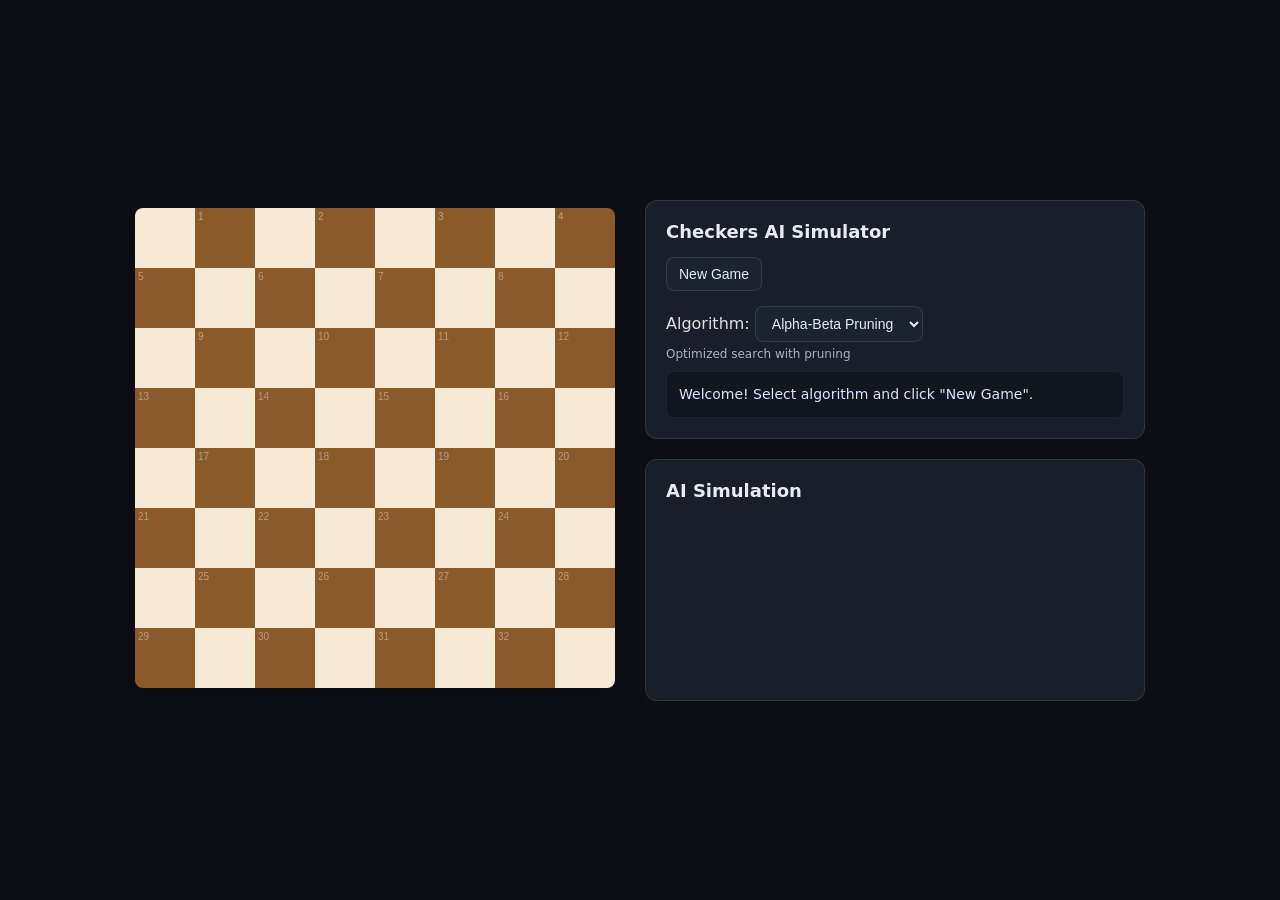
==== web/index.html @ 3d5d879e "board numbers + redo layout" ====
<!doctype html>
<html lang="en">
<head>
  <meta charset="UTF-8" />
  <title>Checkers AI</title>
  <style>
    :root {
      color-scheme: dark;
    }
    body {
      margin: 0;
      background: #0d0f15;
      color: #e0e0e0;
      font-family: "Inter", system-ui, -apple-system, sans-serif;
      display: flex;
      justify-content: center;
      align-items: center;
      width: 100vw;
      height: 100vh;
      overflow: hidden;
    }
    #main-container {
        display: flex;
        gap: 30px;
        align-items: center;
        justify-content: center;
        padding: 20px;
        width: 100%;
        max-width: 1400px;
    }
    #board-container {
      flex: 0 0 auto;
    }
    #board-canvas {
      border-radius: 8px;
      box-shadow: 0 8px 32px rgba(0, 0, 0, 0.4);
    }
    #sidebar {
      flex: 1;
      max-width: 500px;
      display: flex;
      flex-direction: column;
      gap: 20px;
    }
    .panel {
      background: rgba(28, 35, 48, 0.8);
      border: 1px solid rgba(255, 255, 255, 0.1);
      border-radius: 12px;
      padding: 20px;
      backdrop-filter: blur(10px);
    }
    .panel h2 {
      margin: 0 0 15px 0;
      font-size: 18px;
      font-weight: 600;
      color: #e5ecf5;
    }
    #controls {
      display: flex;
      gap: 8px;
      flex-wrap: wrap;
      align-items: center;
      margin-bottom: 15px;
    }
    select {
      background: #1c2330;
      color: #e5ecf5;
      border: 1px solid rgba(255, 255, 255, 0.1);
      border-radius: 8px;
      padding: 8px 12px;
      font-size: 14px;
      cursor: pointer;
    }
    select:hover {
      background: #222c3d;
    }
    .info-text {
      font-size: 12px;
      color: #a8b5c7;
      margin-top: 5px;
    }
    button {
      background: #1c2330;
      color: #e5ecf5;
      border: 1px solid rgba(255, 255, 255, 0.1);
      border-radius: 8px;
      padding: 8px 12px;
      font-size: 14px;
      cursor: pointer;
    }
    button:hover {
      background: #222c3d;
    }
    #status {
      font-size: 14px;
      color: #d7e5ff;
      line-height: 1.5;
      padding: 12px;
      background: rgba(13, 15, 21, 0.5);
      border-radius: 8px;
      border: 1px solid rgba(255, 255, 255, 0.05);
    }
    #simulation-tracker {
      min-height: 200px;
    }
    #move-list {
      font-family: 'Courier New', monospace;
      font-size: 14px;
      line-height: 1.8;
      color: #b8c5d6;
    }
    .move-item {
      padding: 4px 8px;
      border-radius: 4px;
      transition: background 0.2s;
    }
    .move-item.current {
      background: rgba(251, 192, 45, 0.2);
      color: #fbc02d;
      font-weight: 600;
    }
    #branch-info {
      font-size: 16px;
      font-weight: 600;
      margin-bottom: 10px;
      color: #fbc02d;
    }
    #score-display {
      font-size: 24px;
      font-weight: 700;
      text-align: center;
      padding: 20px;
      margin-top: 10px;
      background: rgba(251, 192, 45, 0.1);
      border-radius: 8px;
      color: #fbc02d;
    }
  </style>
</head>
<body>

  <div id="main-container">
    <!-- Left: Board -->
    <div id="board-container">
      <canvas id="board-canvas" width="480" height="480"></canvas>
    </div>

    <!-- Right: Controls and Tracker -->
    <div id="sidebar">
      <!-- Controls Panel -->
      <div class="panel">
        <h2>Checkers AI Simulator</h2>
        <div id="controls">
          <button id="newGame">New Game</button>
        </div>
        <div style="margin-bottom: 10px;">
          <label for="algorithm">Algorithm:</label>
          <select id="algorithm">
            <option value="minimax">Minimax</option>
            <option value="alphabeta" selected>Alpha-Beta Pruning</option>
          </select>
          <div class="info-text" id="algorithmInfo">Optimized search with pruning</div>
        </div>
        <div id="status">Welcome! Select algorithm and click "New Game".</div>
      </div>

      <!-- Simulation Tracker Panel -->
      <div class="panel" id="simulation-tracker">
        <h2>AI Simulation</h2>
        <div id="branch-info"></div>
        <div id="move-list"></div>
        <div id="score-display" style="display: none;"></div>
      </div>
    </div>
  </div>

  <script>
    const boardCanvas = document.getElementById("board-canvas");
    const boardCtx = boardCanvas.getContext("2d");
    const SQUARE_SIZE = boardCanvas.width / 8;

    let gameId = null;
    let board = null;
    let currentTurn = null;
    let winner = null;
    let selectedPiece = null;
    let validMoves = [];
    let isDragging = false;
    let dragPos = { x: 0, y: 0 };
    let currentAlgorithm = 'alphabeta';
    let currentDepth = 3;
    let simulationPaths = [];

    const colors = {
      boardLight: "#f6e9d5",
      boardDark: "#8b5a2b",
      redPiece: "#d63c24",
      blackPiece: "#1c1c1c",
      king: "#fbc02d",
      validMove: "rgba(46, 125, 50, 0.5)",
      selected: "rgba(255, 193, 7, 0.5)"
    };

    async function newGame() {
      try {
        const algorithm = document.getElementById("algorithm").value;
        const response = await fetch("/api/game", {
          method: "POST",
          headers: { "Content-Type": "application/json" },
          body: JSON.stringify({
            algorithm: algorithm,
            depth: 3
          })
        });
        const data = await response.json();
        gameId = data.game_id;
        currentAlgorithm = data.algorithm;
        currentDepth = data.depth;
        simulationPaths = [];
        await updateGameState();
        const algoName = currentAlgorithm === 'minimax' ? 'Minimax' : 'Alpha-Beta Pruning';
        document.getElementById("status").textContent = `New game started (${algoName}). Red's turn.`;
        document.getElementById("branch-info").textContent = "";
        document.getElementById("move-list").textContent = "";
        document.getElementById("score-display").style.display = "none";
      } catch (error) {
        console.error("Error starting new game:", error);
      }
    }

    async function updateGameState() {
      if (!gameId) return;
      try {
        const response = await fetch(`/api/game/${gameId}`);
        const data = await response.json();
        board = data.board;
        currentTurn = data.current_turn;
        winner = data.winner;
        drawBoard();
        if (winner) {
            document.getElementById("status").textContent = `Game Over! ${winner.charAt(0).toUpperCase() + winner.slice(1)} wins.`;
        } else if (currentTurn === 'black') {
            document.getElementById("status").textContent = "Bot is thinking...";
            setTimeout(botMove, 500);
        }
      } catch (error) {
        console.error("Error fetching game state:", error);
      }
    }

    async function playMove(startPos, endPos) {
        try {
            const response = await fetch(`/api/game/${gameId}/move`, {
                method: "POST",
                headers: { "Content-Type": "application/json" },
                body: JSON.stringify({ start_pos: startPos, end_pos: endPos }),
            });
            if (!response.ok) throw new Error((await response.json()).detail);
            await updateGameState();
        } catch (error) {
            console.error("Error playing move:", error);
            document.getElementById("status").textContent = `Error: ${error.message}`;
        } finally {
            selectedPiece = null;
            validMoves = [];
            isDragging = false;
            drawBoard();
        }
    }

    async function botMove() {
        try {
            const response = await fetch(`/api/game/${gameId}/bot-move`, { method: "POST" });
            const data = await response.json();

            // Store simulation paths for animation
            simulationPaths = data.simulation_paths || [];

            // Log simulation paths for testing
            if (simulationPaths.length > 0) {
                console.log("Simulation paths received:", simulationPaths);
                console.log(`Branch 1: ${simulationPaths[0].moves.length} moves, score: ${simulationPaths[0].final_score}`);
                if (simulationPaths.length > 1) {
                    console.log(`Branch 2: ${simulationPaths[1].moves.length} moves, score: ${simulationPaths[1].final_score}`);
                }
            }

            await updateGameState();
            const algoName = data.algorithm === 'minimax' ? 'Minimax' : 'Alpha-Beta';
            const nodesText = data.nodes_explored ? ` (explored ${data.nodes_explored} positions)` : '';
            document.getElementById("status").textContent = `Bot moved using ${algoName}${nodesText}. Your turn.`;
        } catch (error) {
            console.error("Error getting bot move:", error);
        }
    }

    function posToNotation(row, col) {
      // Only dark squares are numbered
      if ((row + col) % 2 === 0) return null; // Light square

      // Count dark squares from top-left
      const squareNum = (row * 4) + Math.floor(col / 2) + 1;
      return squareNum;
    }

    function drawBoard() {
      boardCtx.clearRect(0, 0, boardCanvas.width, boardCanvas.height);

      // Draw squares
      for (let r = 0; r < 8; r++) for (let c = 0; c < 8; c++) {
        boardCtx.fillStyle = (r + c) % 2 === 1 ? colors.boardDark : colors.boardLight;
        boardCtx.fillRect(c * SQUARE_SIZE, r * SQUARE_SIZE, SQUARE_SIZE, SQUARE_SIZE);
      }

      // Draw square numbers on dark squares
      boardCtx.font = '10px Arial';
      boardCtx.fillStyle = 'rgba(255, 255, 255, 0.4)';
      for (let r = 0; r < 8; r++) for (let c = 0; c < 8; c++) {
        const notation = posToNotation(r, c);
        if (notation) {
          boardCtx.fillText(notation.toString(), c * SQUARE_SIZE + 3, r * SQUARE_SIZE + 12);
        }
      }

      if (board) drawPieces();
      drawHighlights();
    }

    function drawPieces() {
      for (let r = 0; r < 8; r++) for (let c = 0; c < 8; c++) {
        const piece = board[r][c];
        if (piece && !(isDragging && selectedPiece && selectedPiece.row === r && selectedPiece.col === c)) {
            drawSinglePiece(boardCtx, piece, r, c);
        }
      }
    }

    function drawSinglePiece(ctx, piece, row, col, customPos = null) {
        const x = customPos ? customPos.x : col * SQUARE_SIZE + SQUARE_SIZE / 2;
        const y = customPos ? customPos.y : row * SQUARE_SIZE + SQUARE_SIZE / 2;
        const radius = SQUARE_SIZE / 2 - 6;
        ctx.fillStyle = piece.color === 'red' ? colors.redPiece : colors.blackPiece;
        ctx.beginPath(); ctx.arc(x, y, radius, 0, Math.PI * 2); ctx.fill();
        if (piece.is_king) {
            ctx.fillStyle = colors.king;
            ctx.beginPath(); ctx.arc(x, y, radius / 2, 0, Math.PI * 2); ctx.fill();
        }
    }

    function drawHighlights() {
        if (selectedPiece && !isDragging) {
            boardCtx.fillStyle = colors.selected;
            boardCtx.fillRect(selectedPiece.col * SQUARE_SIZE, selectedPiece.row * SQUARE_SIZE, SQUARE_SIZE, SQUARE_SIZE);
        }
        boardCtx.fillStyle = colors.validMove;
        validMoves.forEach(m => boardCtx.fillRect(m.col * SQUARE_SIZE, m.row * SQUARE_SIZE, SQUARE_SIZE, SQUARE_SIZE));
    }

    function getClickedSquare(event) {
        const rect = boardCanvas.getBoundingClientRect();
        const x = event.clientX - rect.left;
        const y = event.clientY - rect.top;
        return { row: Math.floor(y / SQUARE_SIZE), col: Math.floor(x / SQUARE_SIZE), x, y };
    }

    function onBoardPointerDown(e) {
        if (winner || currentTurn !== 'red') return;
        const { row, col, x, y } = getClickedSquare(e);
        const piece = board[row] ? board[row][col] : null;
        if (piece && piece.color === currentTurn) {
            selectedPiece = { row, col, piece };
            isDragging = true;
            dragPos = { x, y };
            getValidMoves(row, col);
            drawBoard();
        }
    }

    function onBoardPointerMove(e) {
        if (!isDragging) return;
        const { x, y } = getClickedSquare(e);
        dragPos = { x, y };
        drawBoard();
        drawSinglePiece(boardCtx, selectedPiece.piece, -1, -1, dragPos);
    }

    function onBoardPointerUp(e) {
        if (!isDragging) return;
        const { row, col } = getClickedSquare(e);
        if (validMoves.find(m => m.row === row && m.col === col)) {
            playMove([selectedPiece.row, selectedPiece.col], [row, col]);
        } else {
            selectedPiece = null; validMoves = []; isDragging = false; drawBoard();
        }
    }
    
    function getValidMoves(row, col) {
        validMoves = [];
        const piece = board[row][col];
        if (!piece) return;
        const dir = piece.color === 'red' ? -1 : 1;
        const opponent = piece.color === 'red' ? 'black' : 'red';
        const check = (r, c, isCapture, jumpR, jumpC) => {
            if (r < 0 || r > 7 || c < 0 || c > 7) return;
            const target = board[r][c];
            if (isCapture) {
                if (jumpR < 0 || jumpR > 7 || jumpC < 0 || jumpC > 7) return;
                if (target && target.color === opponent && !board[jumpR][jumpC]) validMoves.push({row: jumpR, col: jumpC});
            } else if (!target) validMoves.push({row: r, col: c});
        };
        [dir, -dir].forEach(d => {
            if (d === -dir && !piece.is_king) return;
            check(row + d, col - 1, false); check(row + d, col + 1, false);
            check(row + d, col - 1, true, row + 2*d, col - 2);
            check(row + d, col + 1, true, row + 2*d, col + 2);
        });
    }

    // Event Listeners
    document.getElementById("newGame").addEventListener("click", newGame);

    // Algorithm selector change handler
    document.getElementById("algorithm").addEventListener("change", function(e) {
      const algo = e.target.value;
      const infoText = algo === "minimax"
        ? "Classic search exploring all branches"
        : "Optimized search with pruning";
      document.getElementById("algorithmInfo").textContent = infoText;
    });

    boardCanvas.addEventListener("pointerdown", onBoardPointerDown);
    boardCanvas.addEventListener("pointermove", onBoardPointerMove);
    boardCanvas.addEventListener("pointerup", onBoardPointerUp);
    boardCanvas.addEventListener("pointerleave", () => { if (isDragging) { isDragging = false; selectedPiece = null; validMoves = []; drawBoard(); }});

    // Initial setup
    drawBoard();

  </script>
</body>
</html>
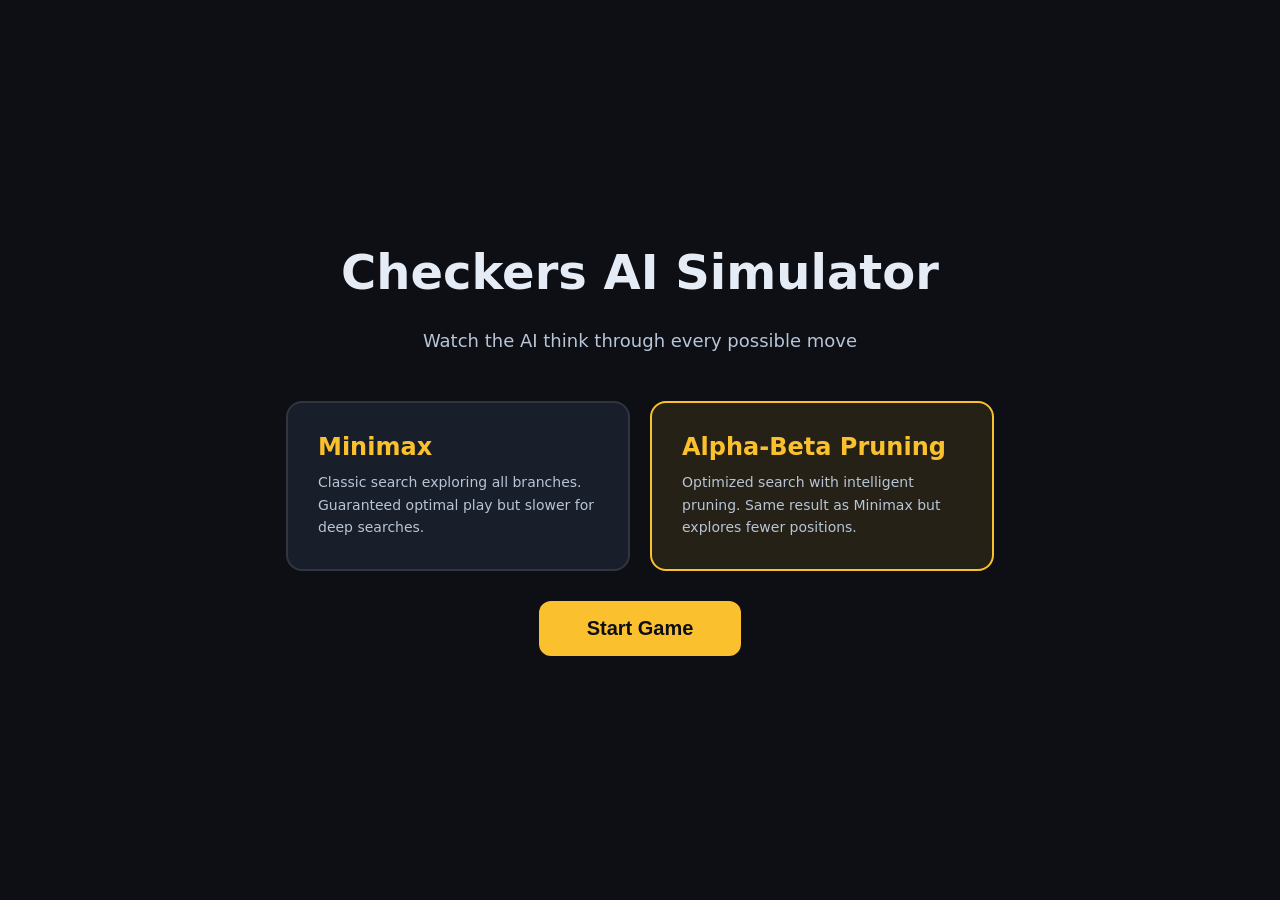
==== commit d17ba5ca: "landing page + space for branch number grid" ====
--- a/web/index.html
+++ b/web/index.html
@@ -19,14 +19,89 @@
       height: 100vh;
       overflow: hidden;
     }
-    #main-container {
-        display: flex;
-        gap: 30px;
-        align-items: center;
-        justify-content: center;
-        padding: 20px;
-        width: 100%;
-        max-width: 1400px;
+    .page {
+      display: none;
+      width: 100%;
+      height: 100%;
+    }
+    .page.active {
+      display: flex;
+    }
+    /* Landing Page */
+    #landing-page {
+      flex-direction: column;
+      align-items: center;
+      justify-content: center;
+      gap: 30px;
+    }
+    #landing-page h1 {
+      font-size: 48px;
+      font-weight: 700;
+      margin: 0;
+      color: #e5ecf5;
+    }
+    .algorithm-selector {
+      display: flex;
+      gap: 20px;
+      margin-top: 20px;
+    }
+    .algorithm-card {
+      background: rgba(28, 35, 48, 0.8);
+      border: 2px solid rgba(255, 255, 255, 0.1);
+      border-radius: 16px;
+      padding: 30px;
+      width: 280px;
+      cursor: pointer;
+      transition: all 0.3s;
+      backdrop-filter: blur(10px);
+    }
+    .algorithm-card:hover {
+      border-color: #fbc02d;
+      transform: translateY(-4px);
+      box-shadow: 0 12px 40px rgba(251, 192, 45, 0.3);
+    }
+    .algorithm-card.selected {
+      border-color: #fbc02d;
+      background: rgba(251, 192, 45, 0.1);
+    }
+    .algorithm-card h3 {
+      margin: 0 0 10px 0;
+      font-size: 24px;
+      color: #fbc02d;
+    }
+    .algorithm-card p {
+      margin: 0;
+      font-size: 14px;
+      color: #b8c5d6;
+      line-height: 1.6;
+    }
+    #play-button {
+      padding: 16px 48px;
+      font-size: 20px;
+      font-weight: 600;
+      background: #fbc02d;
+      color: #0d0f15;
+      border: none;
+      border-radius: 12px;
+      cursor: pointer;
+      transition: all 0.2s;
+    }
+    #play-button:hover {
+      background: #f9a825;
+      transform: scale(1.05);
+    }
+    #play-button:disabled {
+      opacity: 0.5;
+      cursor: not-allowed;
+    }
+    /* Game Page */
+    #game-page {
+      gap: 30px;
+      align-items: center;
+      justify-content: center;
+      padding: 20px;
+      max-width: 1400px;
+      margin: 0 auto;
     }
     #board-container {
       flex: 0 0 auto;
@@ -49,11 +124,22 @@
       padding: 20px;
       backdrop-filter: blur(10px);
     }
-    .panel h2 {
-      margin: 0 0 15px 0;
-      font-size: 18px;
-      font-weight: 600;
-      color: #e5ecf5;
+    .top-bar {
+      display: flex;
+      justify-content: space-between;
+      align-items: center;
+      margin-bottom: 15px;
+    }
+    .algorithm-badge {
+      font-size: 12px;
+      color: #b8c5d6;
+      background: rgba(13, 15, 21, 0.5);
+      padding: 6px 12px;
+      border-radius: 6px;
+      border: 1px solid rgba(255, 255, 255, 0.05);
+    }
+    .algorithm-badge strong {
+      color: #fbc02d;
     }
     #controls {
       display: flex;
@@ -120,26 +206,62 @@
       font-weight: 600;
     }
     #branch-info {
-      font-size: 16px;
+      font-size: 14px;
       font-weight: 600;
-      margin-bottom: 10px;
+      margin-bottom: 15px;
+      padding: 12px;
+      background: rgba(13, 15, 21, 0.5);
+      border-radius: 8px;
       color: #fbc02d;
+      text-align: center;
+      min-height: 20px;
+    }
+    #grid-canvas {
+      background: rgba(13, 15, 21, 0.3);
+      border-radius: 8px;
+      display: block;
+      margin: 0 auto;
     }
     #score-display {
       font-size: 24px;
       font-weight: 700;
       text-align: center;
       padding: 20px;
-      margin-top: 10px;
+      margin-top: 15px;
       background: rgba(251, 192, 45, 0.1);
       border-radius: 8px;
       color: #fbc02d;
+      min-height: 68px;
+      visibility: hidden;
+    }
+    #score-display.visible {
+      visibility: visible;
     }
   </style>
 </head>
 <body>
 
-  <div id="main-container">
+  <!-- Landing Page -->
+  <div id="landing-page" class="page active">
+    <h1>Checkers AI Simulator</h1>
+    <p style="font-size: 18px; color: #b8c5d6; margin: 0;">Watch the AI think through every possible move</p>
+
+    <div class="algorithm-selector">
+      <div class="algorithm-card" data-algorithm="minimax">
+        <h3>Minimax</h3>
+        <p>Classic search exploring all branches. Guaranteed optimal play but slower for deep searches.</p>
+      </div>
+      <div class="algorithm-card selected" data-algorithm="alphabeta">
+        <h3>Alpha-Beta Pruning</h3>
+        <p>Optimized search with intelligent pruning. Same result as Minimax but explores fewer positions.</p>
+      </div>
+    </div>
+
+    <button id="play-button">Start Game</button>
+  </div>
+
+  <!-- Game Page -->
+  <div id="game-page" class="page">
     <!-- Left: Board -->
     <div id="board-container">
       <canvas id="board-canvas" width="480" height="480"></canvas>
@@ -149,27 +271,21 @@
     <div id="sidebar">
       <!-- Controls Panel -->
       <div class="panel">
-        <h2>Checkers AI Simulator</h2>
-        <div id="controls">
-          <button id="newGame">New Game</button>
+        <div class="top-bar">
+          <button id="newGame">← New Game</button>
+          <div class="algorithm-badge">
+            <strong id="current-algorithm">Alpha-Beta</strong>
+            <span id="algorithm-description">Optimized search with pruning</span>
+          </div>
         </div>
-        <div style="margin-bottom: 10px;">
-          <label for="algorithm">Algorithm:</label>
-          <select id="algorithm">
-            <option value="minimax">Minimax</option>
-            <option value="alphabeta" selected>Alpha-Beta Pruning</option>
-          </select>
-          <div class="info-text" id="algorithmInfo">Optimized search with pruning</div>
-        </div>
-        <div id="status">Welcome! Select algorithm and click "New Game".</div>
+        <div id="status">Red's turn</div>
       </div>
 
-      <!-- Simulation Tracker Panel -->
-      <div class="panel" id="simulation-tracker">
-        <h2>AI Simulation</h2>
+      <!-- Exploration Grid Panel -->
+      <div class="panel">
         <div id="branch-info"></div>
-        <div id="move-list"></div>
-        <div id="score-display" style="display: none;"></div>
+        <canvas id="grid-canvas" width="460" height="360"></canvas>
+        <div id="score-display"></div>
       </div>
     </div>
   </div>
@@ -177,7 +293,13 @@
   <script>
     const boardCanvas = document.getElementById("board-canvas");
     const boardCtx = boardCanvas.getContext("2d");
+    const gridCanvas = document.getElementById("grid-canvas");
+    const gridCtx = gridCanvas.getContext("2d");
     const SQUARE_SIZE = boardCanvas.width / 8;
+
+    // Page state
+    let currentPage = 'landing';
+    let selectedAlgorithm = 'alphabeta';
 
     let gameId = null;
     let board = null;
@@ -191,6 +313,19 @@
     let currentDepth = 3;
     let simulationPaths = [];
 
+    // Animation state
+    let animationState = {
+      isAnimating: false,
+      currentBranch: 0,
+      currentMove: 0,
+      phase: 'idle', // 'idle' | 'animating' | 'scoring' | 'resetting'
+      simulationBoard: null,
+      realBoard: null,
+      lastUpdateTime: 0,
+      moveDelay: 800, // ms between moves
+      scoreDelay: 1500 // ms to show score
+    };
+
     const colors = {
       boardLight: "#f6e9d5",
       boardDark: "#8b5a2b",
@@ -201,28 +336,54 @@
       selected: "rgba(255, 193, 7, 0.5)"
     };
 
+    // Page navigation
+    function showPage(pageName) {
+      document.querySelectorAll('.page').forEach(page => page.classList.remove('active'));
+      document.getElementById(`${pageName}-page`).classList.add('active');
+      currentPage = pageName;
+    }
+
+    function goToLanding() {
+      showPage('landing');
+      // Reset game state
+      gameId = null;
+      board = null;
+      animationState.isAnimating = false;
+    }
+
+    function startNewGame() {
+      currentAlgorithm = selectedAlgorithm;
+      showPage('game');
+
+      // Update algorithm badge
+      const algoName = currentAlgorithm === 'minimax' ? 'Minimax' : 'Alpha-Beta';
+      const algoDesc = currentAlgorithm === 'minimax'
+        ? 'Classic search exploring all branches'
+        : 'Optimized search with pruning';
+      document.getElementById('current-algorithm').textContent = algoName;
+      document.getElementById('algorithm-description').textContent = algoDesc;
+
+      newGame();
+    }
+
     async function newGame() {
       try {
-        const algorithm = document.getElementById("algorithm").value;
         const response = await fetch("/api/game", {
           method: "POST",
           headers: { "Content-Type": "application/json" },
           body: JSON.stringify({
-            algorithm: algorithm,
+            algorithm: currentAlgorithm,
             depth: 3
           })
         });
         const data = await response.json();
         gameId = data.game_id;
-        currentAlgorithm = data.algorithm;
         currentDepth = data.depth;
         simulationPaths = [];
         await updateGameState();
-        const algoName = currentAlgorithm === 'minimax' ? 'Minimax' : 'Alpha-Beta Pruning';
-        document.getElementById("status").textContent = `New game started (${algoName}). Red's turn.`;
+        document.getElementById("status").textContent = "Red's turn.";
         document.getElementById("branch-info").textContent = "";
-        document.getElementById("move-list").textContent = "";
-        document.getElementById("score-display").style.display = "none";
+        document.getElementById("score-display").classList.remove("visible");
       } catch (error) {
         console.error("Error starting new game:", error);
       }
@@ -283,12 +444,16 @@
                 if (simulationPaths.length > 1) {
                     console.log(`Branch 2: ${simulationPaths[1].moves.length} moves, score: ${simulationPaths[1].final_score}`);
                 }
+
+                // Start simulation animation
+                startSimulationAnimation();
+            } else {
+                // No simulation paths, just update board
+                await updateGameState();
+                const algoName = data.algorithm === 'minimax' ? 'Minimax' : 'Alpha-Beta';
+                const nodesText = data.nodes_explored ? ` (explored ${data.nodes_explored} positions)` : '';
+                document.getElementById("status").textContent = `Bot moved using ${algoName}${nodesText}. Your turn.`;
             }
-
-            await updateGameState();
-            const algoName = data.algorithm === 'minimax' ? 'Minimax' : 'Alpha-Beta';
-            const nodesText = data.nodes_explored ? ` (explored ${data.nodes_explored} positions)` : '';
-            document.getElementById("status").textContent = `Bot moved using ${algoName}${nodesText}. Your turn.`;
         } catch (error) {
             console.error("Error getting bot move:", error);
         }
@@ -301,6 +466,159 @@
       // Count dark squares from top-left
       const squareNum = (row * 4) + Math.floor(col / 2) + 1;
       return squareNum;
+    }
+
+    function copyBoard(boardState) {
+      // Deep copy board state
+      return boardState.map(row => row.map(cell => cell ? {...cell} : null));
+    }
+
+    function applyMoveToBoard(boardState, fromPos, toPos) {
+      // Apply a move to a board (for simulation)
+      const [fromRow, fromCol] = fromPos;
+      const [toRow, toCol] = toPos;
+
+      const piece = boardState[fromRow][fromCol];
+      if (!piece) return;
+
+      // Move piece
+      boardState[toRow][toCol] = {...piece};
+      boardState[fromRow][fromCol] = null;
+
+      // Check for capture (jumped over a piece)
+      const rowDiff = Math.abs(toRow - fromRow);
+      if (rowDiff === 2) {
+        const capturedRow = (fromRow + toRow) / 2;
+        const capturedCol = (fromCol + toCol) / 2;
+        boardState[capturedRow][capturedCol] = null;
+      }
+
+      // Check for king promotion
+      if (piece.color === 'red' && toRow === 0) {
+        boardState[toRow][toCol].is_king = true;
+      } else if (piece.color === 'black' && toRow === 7) {
+        boardState[toRow][toCol].is_king = true;
+      }
+    }
+
+    function updateMoveTracker() {
+      if (!animationState.isAnimating || simulationPaths.length === 0) {
+        document.getElementById("branch-info").textContent = "";
+        document.getElementById("score-display").classList.remove("visible");
+        return;
+      }
+
+      const currentPath = simulationPaths[animationState.currentBranch];
+      const branchNum = animationState.currentBranch + 1;
+      const totalBranches = simulationPaths.length;
+
+      // Update branch info
+      const currentMove = currentPath.moves[animationState.currentMove];
+      let statusText = `Simulating Branch ${branchNum} of ${totalBranches}`;
+
+      if (currentMove && animationState.phase === 'animating') {
+        const playerLabel = currentMove.player === 'black' ? 'AI' : 'You';
+        const notation = currentMove.notation;
+        statusText += ` - ${playerLabel}: ${notation.from} → ${notation.to}`;
+      }
+
+      document.getElementById("branch-info").textContent = statusText;
+
+      // Update score display
+      const scoreEl = document.getElementById("score-display");
+      if (animationState.phase === 'scoring') {
+        scoreEl.textContent = `Score: ${currentPath.final_score > 0 ? '+' : ''}${currentPath.final_score}`;
+        scoreEl.classList.add("visible");
+      } else {
+        scoreEl.classList.remove("visible");
+      }
+    }
+
+    function startSimulationAnimation() {
+      if (simulationPaths.length === 0) return;
+
+      // Initialize animation state
+      animationState.isAnimating = true;
+      animationState.currentBranch = 0;
+      animationState.currentMove = 0;
+      animationState.phase = 'animating';
+      animationState.realBoard = copyBoard(board);
+      animationState.simulationBoard = copyBoard(board);
+      animationState.lastUpdateTime = performance.now();
+
+      document.getElementById("status").textContent = "AI is simulating possible moves...";
+      updateMoveTracker();
+      drawBoard();
+
+      // Start animation loop
+      requestAnimationFrame(animationLoop);
+    }
+
+    function animationLoop(timestamp) {
+      if (!animationState.isAnimating) return;
+
+      const elapsed = timestamp - animationState.lastUpdateTime;
+
+      if (animationState.phase === 'animating') {
+        // Animate current move
+        if (elapsed >= animationState.moveDelay) {
+          const currentPath = simulationPaths[animationState.currentBranch];
+          const currentMove = currentPath.moves[animationState.currentMove];
+
+          // Apply move to simulation board
+          applyMoveToBoard(animationState.simulationBoard, currentMove.from, currentMove.to);
+          drawBoard();
+
+          // Move to next move or finish branch
+          animationState.currentMove++;
+          if (animationState.currentMove >= currentPath.moves.length) {
+            // All moves done, show score
+            animationState.phase = 'scoring';
+          }
+
+          animationState.lastUpdateTime = timestamp;
+          updateMoveTracker();
+        }
+      } else if (animationState.phase === 'scoring') {
+        // Show score for a moment
+        if (elapsed >= animationState.scoreDelay) {
+          // Move to next branch or finish
+          animationState.currentBranch++;
+          if (animationState.currentBranch >= simulationPaths.length) {
+            // All branches done
+            finishSimulation();
+            return;
+          } else {
+            // Reset for next branch
+            animationState.currentMove = 0;
+            animationState.phase = 'animating';
+            animationState.simulationBoard = copyBoard(animationState.realBoard);
+            animationState.lastUpdateTime = timestamp;
+            updateMoveTracker();
+            drawBoard();
+          }
+        }
+      }
+
+      requestAnimationFrame(animationLoop);
+    }
+
+    async function finishSimulation() {
+      // Animation done, now fetch the real game state with bot's actual move
+      animationState.isAnimating = false;
+
+      await updateGameState();
+
+      const algoName = currentAlgorithm === 'minimax' ? 'Minimax' : 'Alpha-Beta';
+      document.getElementById("status").textContent = `Bot has moved using ${algoName}. Your turn.`;
+      document.getElementById("branch-info").textContent = "";
+      document.getElementById("score-display").classList.remove("visible");
+
+      // Check for game over
+      if (winner) {
+        const winnerName = winner.charAt(0).toUpperCase() + winner.slice(1);
+        document.getElementById("status").textContent = `Game Over! ${winnerName} wins!`;
+      }
     }
 
     function drawBoard() {
@@ -322,13 +640,15 @@
         }
       }
 
-      if (board) drawPieces();
+      // Use simulation board if animating, otherwise real board
+      const displayBoard = animationState.isAnimating ? animationState.simulationBoard : board;
+      if (displayBoard) drawPieces(displayBoard);
       drawHighlights();
     }
 
-    function drawPieces() {
+    function drawPieces(boardState) {
       for (let r = 0; r < 8; r++) for (let c = 0; c < 8; c++) {
-        const piece = board[r][c];
+        const piece = boardState[r][c];
         if (piece && !(isDragging && selectedPiece && selectedPiece.row === r && selectedPiece.col === c)) {
             drawSinglePiece(boardCtx, piece, r, c);
         }
@@ -417,16 +737,20 @@
     }
 
     // Event Listeners
-    document.getElementById("newGame").addEventListener("click", newGame);
-
-    // Algorithm selector change handler
-    document.getElementById("algorithm").addEventListener("change", function(e) {
-      const algo = e.target.value;
-      const infoText = algo === "minimax"
-        ? "Classic search exploring all branches"
-        : "Optimized search with pruning";
-      document.getElementById("algorithmInfo").textContent = infoText;
+
+    // Landing page
+    document.querySelectorAll('.algorithm-card').forEach(card => {
+      card.addEventListener('click', () => {
+        document.querySelectorAll('.algorithm-card').forEach(c => c.classList.remove('selected'));
+        card.classList.add('selected');
+        selectedAlgorithm = card.dataset.algorithm;
+      });
     });
+
+    document.getElementById("play-button").addEventListener("click", startNewGame);
+
+    // Game page
+    document.getElementById("newGame").addEventListener("click", goToLanding);
 
     boardCanvas.addEventListener("pointerdown", onBoardPointerDown);
     boardCanvas.addEventListener("pointermove", onBoardPointerMove);
